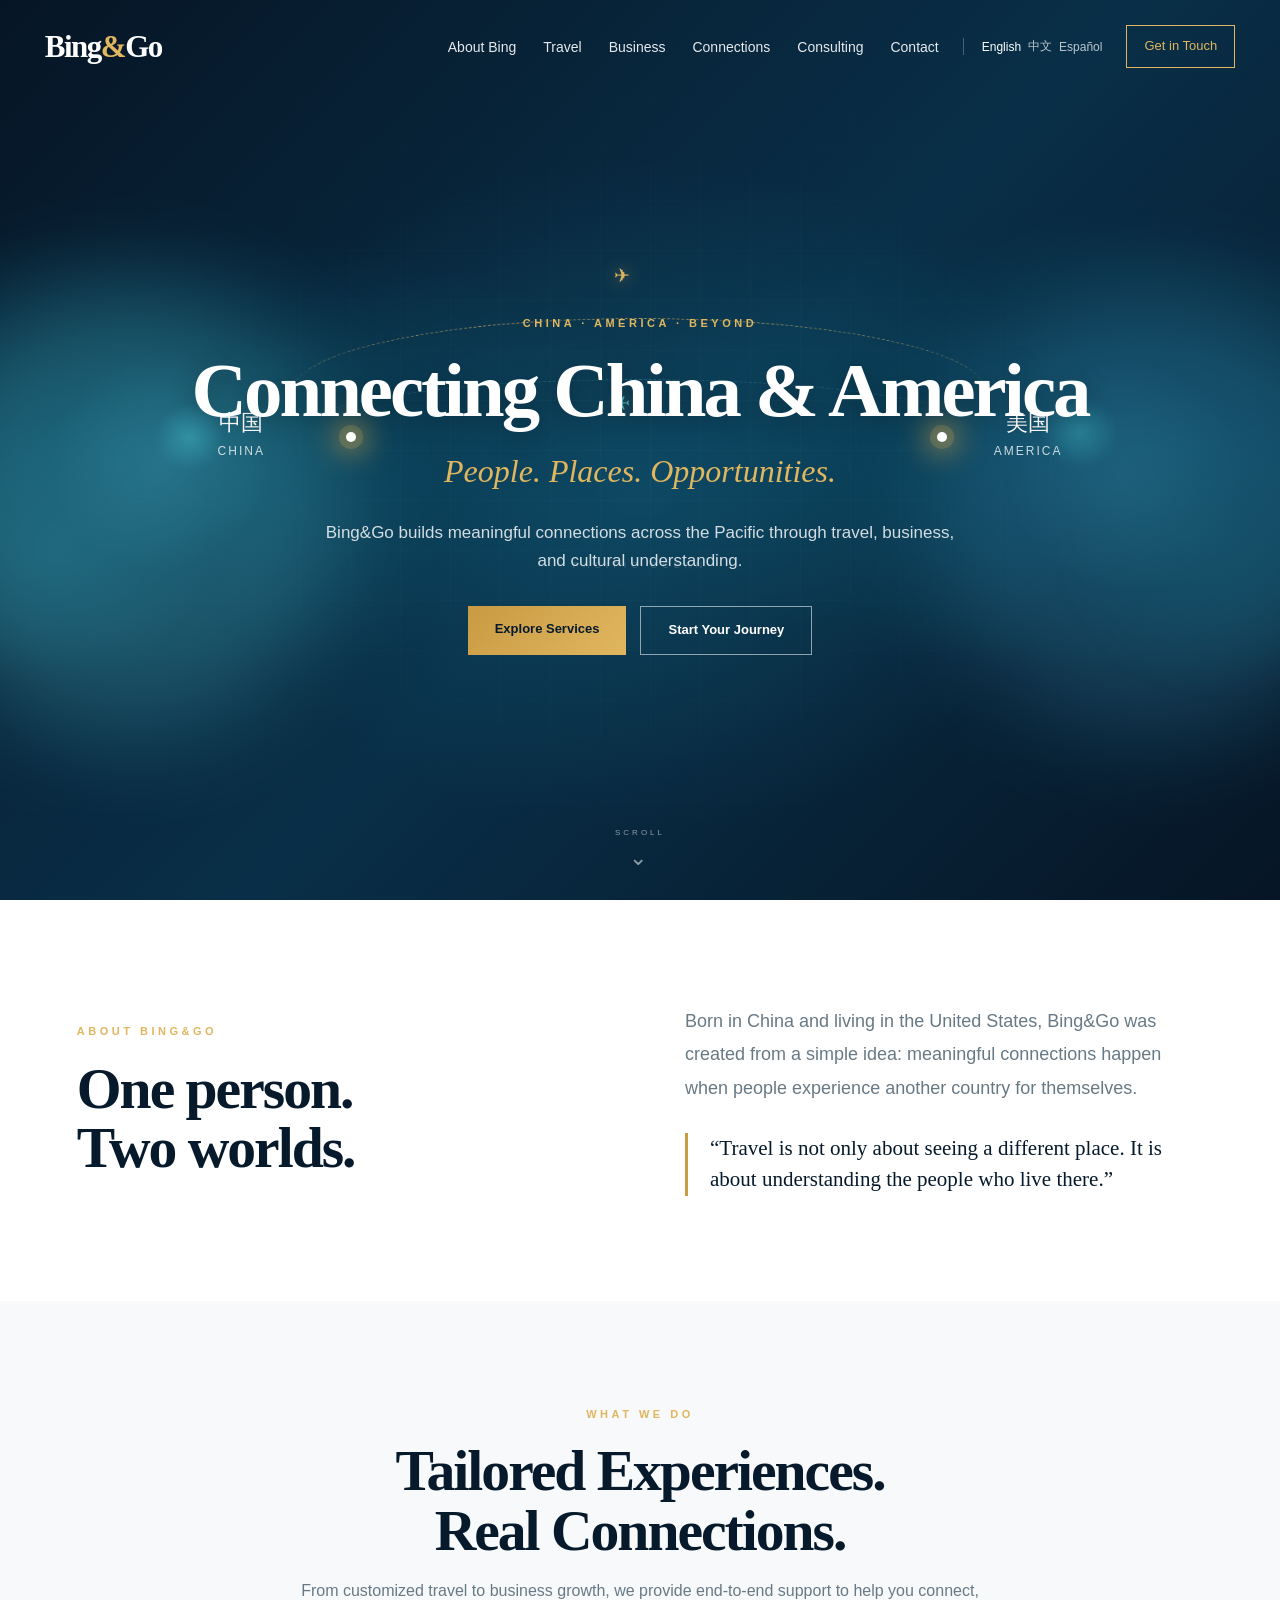
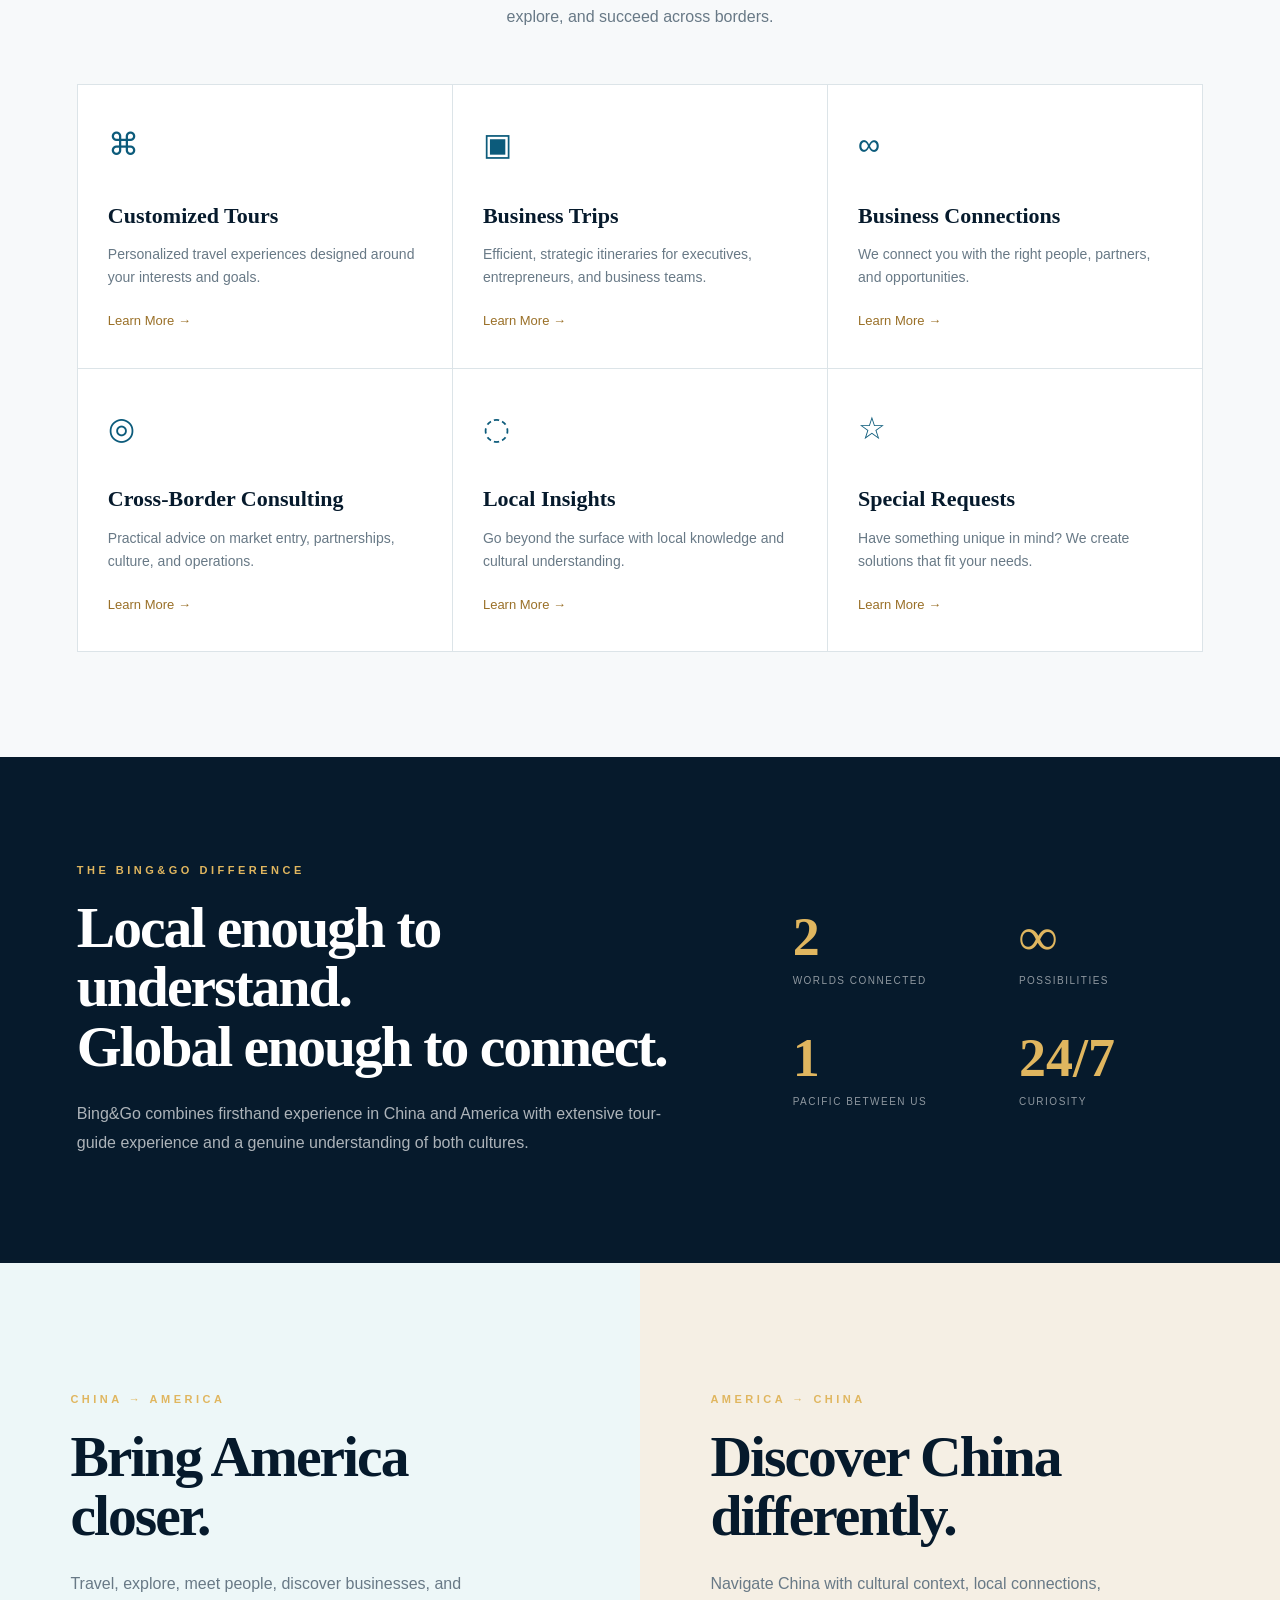
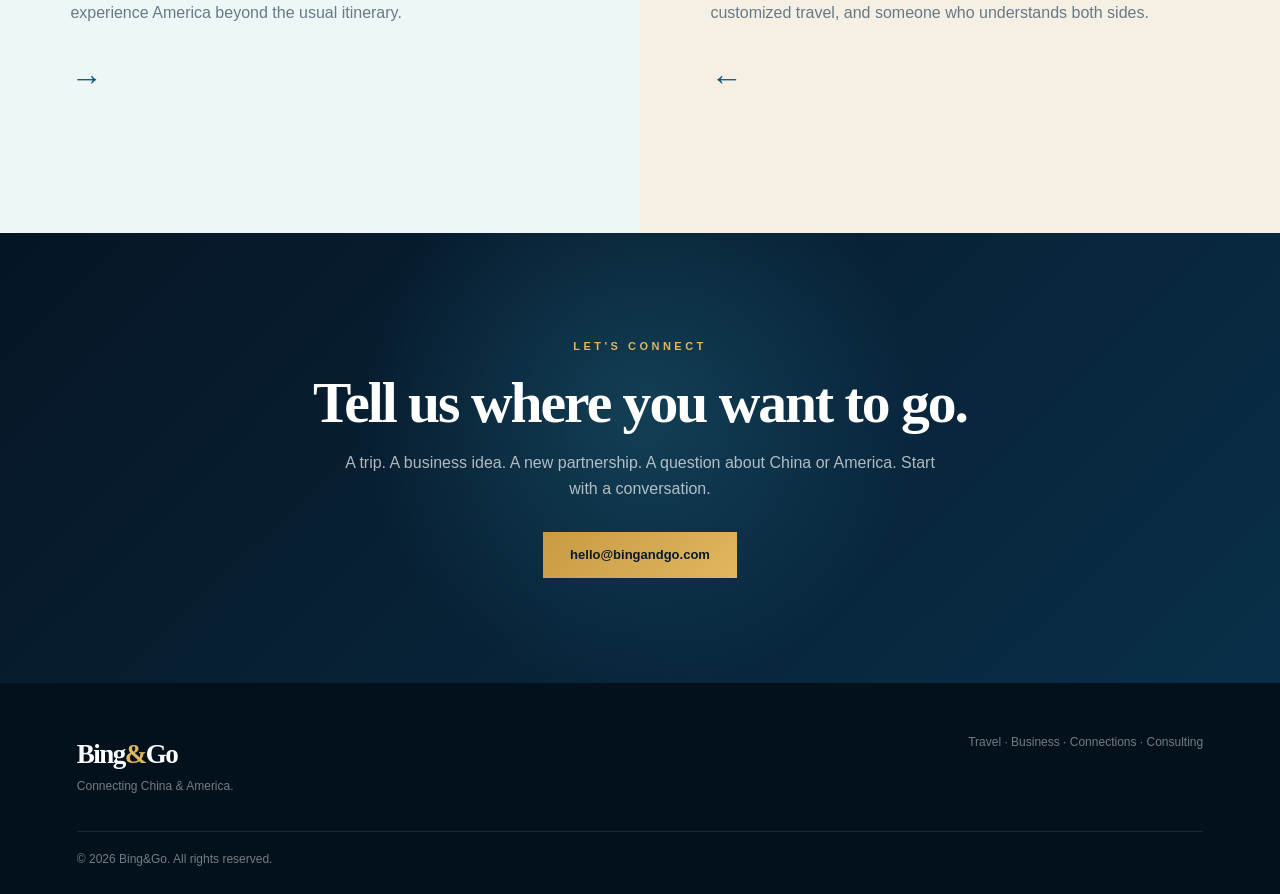
==== index.html @ d35b0bde "Add files via upload" ====
<!DOCTYPE html>
<html lang="en">
<head>
  <meta charset="UTF-8">
  <meta name="viewport" content="width=device-width, initial-scale=1.0">
  <title>Bing&Go — Connecting China & America</title>
  <link rel="stylesheet" href="styles.css">
</head>
<body>
  <nav id="navbar">
    <div class="logo">Bing<span>&</span>Go</div>
    <div class="nav-right">
      <div class="nav-links">
        <a href="#about">About Bing</a>
        <a href="#services">Travel</a>
        <a href="#services">Business</a>
        <a href="#connection">Connections</a>
        <a href="#services">Consulting</a>
        <a href="#contact">Contact</a>
      </div>
      <div class="language">
        <button class="lang active" data-lang="en">English</button>
        <button class="lang" data-lang="zh">中文</button>
        <button class="lang" data-lang="es">Español</button>
      </div>
      <a class="nav-cta" href="#contact">Get in Touch</a>
    </div>
  </nav>

  <header class="hero">
    <div class="map-layer">
      <div class="map-glow asia"></div>
      <div class="map-glow america"></div>
      <div class="route route-forward"></div>
      <div class="route route-back"></div>
      <div class="plane plane-forward">✈</div>
      <div class="plane plane-back">✈</div>
      <div class="location-dot china-dot"></div>
      <div class="location-dot america-dot"></div>
      <div class="pacific-label">PACIFIC OCEAN</div>
    </div>

    <div class="hero-content">
      <div class="eyebrow">CHINA · AMERICA · BEYOND</div>
      <h1 data-i18n="heroTitle">Connecting China &amp; America</h1>
      <div class="tagline" data-i18n="tagline">People. Places. Opportunities.</div>
      <p data-i18n="heroText">
        Bing&Go builds meaningful connections across the Pacific through
        travel, business, and cultural understanding.
      </p>
      <div class="hero-buttons">
        <a class="button gold" href="#services" data-i18n="explore">Explore Services</a>
        <a class="button outline" href="#contact" data-i18n="journey">Start Your Journey</a>
      </div>
    </div>

    <div class="country-label china-label"><span>中国</span>CHINA</div>
    <div class="country-label america-label"><span>美国</span>AMERICA</div>
    <div class="scroll-cue">SCROLL <span>⌄</span></div>
  </header>

  <section class="intro" id="about">
    <div class="section-inner intro-grid">
      <div>
        <div class="section-label">ABOUT BING&GO</div>
        <h2 data-i18n="aboutTitle">One person.<br>Two worlds.</h2>
      </div>
      <div>
        <p class="large-copy" data-i18n="aboutText">
          Born in China and living in the United States, Bing&Go was created
          from a simple idea: meaningful connections happen when people
          experience another country for themselves.
        </p>
        <p class="quote">“Travel is not only about seeing a different place. It is about understanding the people who live there.”</p>
      </div>
    </div>
  </section>

  <section class="services" id="services">
    <div class="section-inner">
      <div class="services-header">
        <div class="section-label">WHAT WE DO</div>
        <h2 data-i18n="servicesTitle">Tailored Experiences.<br>Real Connections.</h2>
        <p data-i18n="servicesIntro">
          From customized travel to business growth, we provide end-to-end
          support to help you connect, explore, and succeed across borders.
        </p>
      </div>

      <div class="service-grid">
        <article class="service-card">
          <div class="service-icon">⌘</div>
          <h3>Customized Tours</h3>
          <p>Personalized travel experiences designed around your interests and goals.</p>
          <a href="#contact">Learn More →</a>
        </article>
        <article class="service-card">
          <div class="service-icon">▣</div>
          <h3>Business Trips</h3>
          <p>Efficient, strategic itineraries for executives, entrepreneurs, and business teams.</p>
          <a href="#contact">Learn More →</a>
        </article>
        <article class="service-card">
          <div class="service-icon">∞</div>
          <h3>Business Connections</h3>
          <p>We connect you with the right people, partners, and opportunities.</p>
          <a href="#contact">Learn More →</a>
        </article>
        <article class="service-card">
          <div class="service-icon">◎</div>
          <h3>Cross-Border Consulting</h3>
          <p>Practical advice on market entry, partnerships, culture, and operations.</p>
          <a href="#contact">Learn More →</a>
        </article>
        <article class="service-card">
          <div class="service-icon">◌</div>
          <h3>Local Insights</h3>
          <p>Go beyond the surface with local knowledge and cultural understanding.</p>
          <a href="#contact">Learn More →</a>
        </article>
        <article class="service-card">
          <div class="service-icon">☆</div>
          <h3>Special Requests</h3>
          <p>Have something unique in mind? We create solutions that fit your needs.</p>
          <a href="#contact">Learn More →</a>
        </article>
      </div>
    </div>
  </section>

  <section class="experience">
    <div class="section-inner experience-grid">
      <div>
        <div class="section-label">THE BING&GO DIFFERENCE</div>
        <h2>Local enough to understand.<br>Global enough to connect.</h2>
        <p>
          Bing&Go combines firsthand experience in China and America with
          extensive tour-guide experience and a genuine understanding of both cultures.
        </p>
      </div>
      <div class="stats">
        <div><strong>2</strong><span>Worlds connected</span></div>
        <div><strong>∞</strong><span>Possibilities</span></div>
        <div><strong>1</strong><span>Pacific between us</span></div>
        <div><strong>24/7</strong><span>Curiosity</span></div>
      </div>
    </div>
  </section>

  <section class="directions" id="connection">
    <div class="direction china">
      <div class="section-label">CHINA → AMERICA</div>
      <h2>Bring America<br>closer.</h2>
      <p>Travel, explore, meet people, discover businesses, and experience America beyond the usual itinerary.</p>
      <span class="arrow">→</span>
    </div>
    <div class="direction america">
      <div class="section-label">AMERICA → CHINA</div>
      <h2>Discover China<br>differently.</h2>
      <p>Navigate China with cultural context, local connections, customized travel, and someone who understands both sides.</p>
      <span class="arrow">←</span>
    </div>
  </section>

  <section class="contact" id="contact">
    <div class="contact-inner">
      <div class="section-label">LET'S CONNECT</div>
      <h2 data-i18n="contactTitle">Tell us where you want to go.</h2>
      <p data-i18n="contactText">
        A trip. A business idea. A new partnership. A question about China or America.
        Start with a conversation.
      </p>
      <a class="button gold" href="mailto:hello@bingandgo.com">hello@bingandgo.com</a>
    </div>
  </section>

  <footer>
    <div class="footer-inner">
      <div>
        <div class="footer-logo">Bing<span>&</span>Go</div>
        <p>Connecting China &amp; America.</p>
      </div>
      <div class="footer-services">Travel · Business · Connections · Consulting</div>
    </div>
    <div class="copyright">© 2026 Bing&Go. All rights reserved.</div>
  </footer>

  <script>
    const translations = {
      en: {
        heroTitle: "Connecting China & America",
        tagline: "People. Places. Opportunities.",
        heroText: "Bing&Go builds meaningful connections across the Pacific through travel, business, and cultural understanding.",
        explore: "Explore Services",
        journey: "Start Your Journey",
        aboutTitle: "One person.<br>Two worlds.",
        aboutText: "Born in China and living in the United States, Bing&Go was created from a simple idea: meaningful connections happen when people experience another country for themselves.",
        servicesTitle: "Tailored Experiences.<br>Real Connections.",
        servicesIntro: "From customized travel to business growth, we provide end-to-end support to help you connect, explore, and succeed across borders.",
        contactTitle: "Tell us where you want to go.",
        contactText: "A trip. A business idea. A new partnership. A question about China or America. Start with a conversation."
      },
      zh: {
        heroTitle: "连接中国与美国",
        tagline: "人与人 · 地与地 · 机会与机会",
        heroText: "Bing&Go 通过旅行、商业与文化理解，连接太平洋两岸的人、机会与故事。",
        explore: "探索我们的服务",
        journey: "开启你的旅程",
        aboutTitle: "一个人。<br>两个世界。",
        aboutText: "出生于中国，生活在美国。Bing&Go 源于一个简单的想法：真正的连接，来自亲身体验另一个国家。",
        servicesTitle: "定制体验。<br>真实连接。",
        servicesIntro: "从私人定制旅行到商业合作，我们提供跨境支持，帮助你探索、连接并创造机会。",
        contactTitle: "告诉我们，你想去哪里。",
        contactText: "一次旅行、一个商业想法、一个新的合作伙伴，或者一个关于中国与美国的问题。从一次交流开始。"
      },
      es: {
        heroTitle: "Conectando China y América",
        tagline: "Personas. Lugares. Oportunidades.",
        heroText: "Bing&Go crea conexiones significativas a través del Pacífico mediante viajes, negocios y comprensión cultural.",
        explore: "Explorar servicios",
        journey: "Comenzar el viaje",
        aboutTitle: "Una persona.<br>Dos mundos.",
        aboutText: "Nacida en China y viviendo en Estados Unidos, Bing&Go nació de una idea sencilla: las conexiones significativas surgen cuando vivimos otro país de primera mano.",
        servicesTitle: "Experiencias a medida.<br>Conexiones reales.",
        servicesIntro: "Desde viajes personalizados hasta crecimiento empresarial, ofrecemos apoyo integral para conectar, explorar y avanzar entre fronteras.",
        contactTitle: "Cuéntanos adónde quieres ir.",
        contactText: "Un viaje. Una idea de negocio. Una nueva alianza. Una pregunta sobre China o América. Empecemos con una conversación."
      }
    };

    function setLanguage(lang) {
      document.querySelectorAll("[data-i18n]").forEach(el => {
        const key = el.dataset.i18n;
        if (translations[lang][key]) el.innerHTML = translations[lang][key];
      });
      document.querySelectorAll(".lang").forEach(btn => {
        btn.classList.toggle("active", btn.dataset.lang === lang);
      });
      document.documentElement.lang = lang;
    }

    document.querySelectorAll(".lang").forEach(btn => {
      btn.addEventListener("click", () => setLanguage(btn.dataset.lang));
    });

    window.addEventListener("scroll", () => {
      document.getElementById("navbar").classList.toggle("scrolled", window.scrollY > 40);
    });
  </script>
</body>
</html>
---- styles.css ----
* {
  margin: 0;
  padding: 0;
  box-sizing: border-box;
}

:root {
  --navy: #061a2c;
  --navy2: #0a2d46;
  --blue: #0c5b7b;
  --teal: #4fc4d5;
  --gold: #c99b43;
  --gold-light: #e0b65f;
  --sand: #f5efe4;
  --light: #f7f9fa;
  --text: #172b3a;
  --muted: #687986;
  --white: #fff;
}

html {
  scroll-behavior: smooth;
}

body {
  font-family: Inter, -apple-system, BlinkMacSystemFont, "Segoe UI", Arial, sans-serif;
  color: var(--text);
  background: var(--white);
  line-height: 1.6;
}

a {
  color: inherit;
  text-decoration: none;
}

nav {
  position: fixed;
  z-index: 1000;
  top: 0;
  left: 0;
  right: 0;
  padding: 22px 3.5%;
  display: flex;
  align-items: center;
  justify-content: space-between;
  color: white;
  transition: .35s ease;
}

nav.scrolled {
  background: rgba(4, 20, 34, .94);
  backdrop-filter: blur(14px);
  padding-top: 14px;
  padding-bottom: 14px;
}

.logo,
.footer-logo {
  font-family: Georgia, "Times New Roman", serif;
  font-size: 31px;
  font-weight: 700;
  letter-spacing: -1.5px;
  white-space: nowrap;
}

.logo span,
.footer-logo span {
  color: var(--gold-light);
}

.nav-right {
  display: flex;
  align-items: center;
  gap: 24px;
}

.nav-links {
  display: flex;
  align-items: center;
  gap: 27px;
}

.nav-links a {
  font-size: 14px;
  opacity: .9;
  transition: .2s;
}

.nav-links a:hover {
  color: var(--gold-light);
}

.language {
  display: flex;
  gap: 7px;
  border-left: 1px solid rgba(255,255,255,.25);
  padding-left: 18px;
}

.lang {
  border: 0;
  background: transparent;
  color: rgba(255,255,255,.72);
  cursor: pointer;
  font-size: 12px;
}

.lang.active,
.lang:hover {
  color: white;
}

.nav-cta {
  border: 1px solid var(--gold-light);
  color: var(--gold-light);
  padding: 10px 17px;
  font-size: 13px;
  transition: .2s;
}

.nav-cta:hover {
  background: var(--gold-light);
  color: var(--navy);
}

.hero {
  position: relative;
  min-height: 100vh;
  overflow: hidden;
  display: flex;
  justify-content: center;
  align-items: center;
  color: white;
  background:
    radial-gradient(ellipse at 50% 55%, rgba(23,115,145,.35), transparent 48%),
    radial-gradient(ellipse at 10% 50%, rgba(8,85,111,.55), transparent 35%),
    radial-gradient(ellipse at 90% 50%, rgba(8,85,111,.55), transparent 35%),
    linear-gradient(135deg, #061525, #092f48 52%, #061525);
}

.hero::before {
  content: "";
  position: absolute;
  inset: 0;
  background-image:
    linear-gradient(rgba(255,255,255,.025) 1px, transparent 1px),
    linear-gradient(90deg, rgba(255,255,255,.025) 1px, transparent 1px);
  background-size: 50px 50px;
  mask-image: radial-gradient(ellipse at center, black, transparent 78%);
}

.map-layer {
  position: absolute;
  inset: 0;
  overflow: hidden;
  pointer-events: none;
}

.map-layer::before,
.map-layer::after {
  content: "";
  position: absolute;
  border-radius: 50%;
  filter: blur(2px);
}

.map-layer::before {
  width: 45vw;
  height: 65vh;
  left: -12vw;
  top: 23%;
  background:
    radial-gradient(ellipse at 62% 42%, rgba(46,142,163,.75), transparent 7%),
    radial-gradient(ellipse at 56% 45%, rgba(40,112,137,.45), transparent 24%),
    radial-gradient(ellipse at 35% 55%, rgba(20,86,110,.55), transparent 30%);
  transform: rotate(-14deg);
}

.map-layer::after {
  width: 48vw;
  height: 70vh;
  right: -14vw;
  top: 20%;
  background:
    radial-gradient(ellipse at 36% 43%, rgba(46,142,163,.75), transparent 7%),
    radial-gradient(ellipse at 45% 48%, rgba(40,112,137,.45), transparent 25%),
    radial-gradient(ellipse at 62% 56%, rgba(20,86,110,.55), transparent 30%);
  transform: rotate(14deg);
}

.map-glow {
  position: absolute;
  width: 35vw;
  height: 35vw;
  border-radius: 50%;
  filter: blur(50px);
  opacity: .28;
}

.map-glow.asia {
  left: -8vw;
  top: 32%;
  background: var(--teal);
}

.map-glow.america {
  right: -8vw;
  top: 32%;
  background: #3a91b7;
}

.location-dot {
  position: absolute;
  width: 10px;
  height: 10px;
  border-radius: 50%;
  background: white;
  box-shadow: 0 0 0 7px rgba(224,182,95,.18), 0 0 30px 8px var(--gold);
  z-index: 3;
}

.china-dot {
  left: 27%;
  top: 48%;
}

.america-dot {
  right: 26%;
  top: 48%;
}

.country-label {
  position: absolute;
  z-index: 4;
  top: 45%;
  text-align: center;
  letter-spacing: 2px;
  font-size: 12px;
  color: rgba(255,255,255,.78);
}

.country-label span {
  display: block;
  font-family: Georgia, serif;
  font-size: 22px;
  margin-bottom: 2px;
  letter-spacing: 0;
  color: white;
}

.china-label {
  left: 17%;
}

.america-label {
  right: 17%;
}

.pacific-label {
  position: absolute;
  left: 50%;
  top: 62%;
  transform: translateX(-50%);
  font-size: 9px;
  letter-spacing: 5px;
  color: rgba(255,255,255,.18);
}

.route {
  position: absolute;
  height: 160px;
  width: 54%;
  left: 23%;
  border-top: 1px dashed rgba(224,182,95,.75);
  border-radius: 50% 50% 0 0;
  top: 34%;
  transform: perspective(500px) rotateX(25deg);
}

.route-forward {
  animation: routePulse 4s ease-in-out infinite;
}

.route-back {
  top: 39%;
  border-top-color: rgba(79,196,213,.35);
  transform: perspective(500px) rotateX(25deg) scaleY(.75);
  animation: routePulse 4s ease-in-out infinite 1.5s;
}

.plane {
  position: absolute;
  z-index: 5;
  color: var(--gold-light);
  font-size: 19px;
  filter: drop-shadow(0 0 8px rgba(224,182,95,.75));
}

.plane-forward {
  top: 29%;
  left: 48%;
  animation: flyForward 8s linear infinite;
}

.plane-back {
  top: 43%;
  left: 48%;
  color: var(--teal);
  transform: rotate(180deg);
  animation: flyBack 8s linear infinite;
}

@keyframes flyForward {
  0% { left: 27%; opacity: 0; }
  10% { opacity: 1; }
  50% { left: 50%; }
  90% { opacity: 1; }
  100% { left: 72%; opacity: 0; }
}

@keyframes flyBack {
  0% { left: 72%; opacity: 0; }
  10% { opacity: 1; }
  50% { left: 50%; }
  90% { opacity: 1; }
  100% { left: 27%; opacity: 0; }
}

@keyframes routePulse {
  0%, 100% { opacity: .35; }
  50% { opacity: 1; }
}

.hero-content {
  position: relative;
  z-index: 10;
  text-align: center;
  max-width: 900px;
  padding-top: 70px;
}

.eyebrow,
.section-label {
  font-size: 11px;
  letter-spacing: 3.5px;
  font-weight: 700;
  color: var(--gold-light);
}

.eyebrow {
  margin-bottom: 20px;
}

.hero h1 {
  font-family: Georgia, "Times New Roman", serif;
  font-size: clamp(48px, 6vw, 86px);
  line-height: .98;
  letter-spacing: -3px;
  text-shadow: 0 4px 25px rgba(0,0,0,.25);
}

.tagline {
  font-family: Georgia, serif;
  font-style: italic;
  color: var(--gold-light);
  font-size: clamp(22px, 2.5vw, 33px);
  margin: 18px 0 22px;
}

.hero-content p {
  max-width: 630px;
  margin: auto;
  color: rgba(255,255,255,.82);
  font-size: 17px;
}

.hero-buttons {
  display: flex;
  justify-content: center;
  gap: 14px;
  margin-top: 32px;
}

.button {
  display: inline-block;
  padding: 13px 27px;
  font-size: 13px;
  font-weight: 650;
  transition: .25s;
}

.button.gold {
  background: linear-gradient(135deg, var(--gold), var(--gold-light));
  color: var(--navy);
}

.button.gold:hover {
  transform: translateY(-2px);
  box-shadow: 0 10px 30px rgba(201,155,67,.25);
}

.button.outline {
  border: 1px solid rgba(255,255,255,.55);
  color: white;
}

.button.outline:hover {
  background: rgba(255,255,255,.1);
}

.scroll-cue {
  position: absolute;
  z-index: 10;
  bottom: 25px;
  left: 50%;
  transform: translateX(-50%);
  font-size: 8px;
  letter-spacing: 3px;
  color: rgba(255,255,255,.55);
}

.scroll-cue span {
  display: block;
  text-align: center;
  font-size: 22px;
}

section {
  padding: 105px 6%;
}

.section-inner {
  max-width: 1200px;
  margin: auto;
}

.intro {
  background: white;
}

.intro-grid {
  display: grid;
  grid-template-columns: 1fr 1fr;
  gap: 90px;
  align-items: center;
}

h2 {
  font-family: Georgia, "Times New Roman", serif;
  font-size: clamp(40px, 4.5vw, 62px);
  line-height: 1.03;
  letter-spacing: -2px;
  color: var(--navy);
  margin-top: 18px;
}

.large-copy {
  color: var(--muted);
  font-size: 18px;
  line-height: 1.85;
}

.quote {
  border-left: 3px solid var(--gold);
  padding-left: 22px;
  margin-top: 28px;
  font-family: Georgia, serif;
  font-size: 21px;
  line-height: 1.5;
  color: var(--navy);
}

.services {
  background: var(--light);
}

.services-header {
  text-align: center;
  max-width: 720px;
  margin: 0 auto 55px;
}

.services-header h2 {
  margin-bottom: 18px;
}

.services-header p {
  color: var(--muted);
}

.service-grid {
  display: grid;
  grid-template-columns: repeat(3, 1fr);
  border-top: 1px solid #dce4e8;
  border-left: 1px solid #dce4e8;
}

.service-card {
  min-height: 280px;
  padding: 35px 30px;
  background: white;
  border-right: 1px solid #dce4e8;
  border-bottom: 1px solid #dce4e8;
  transition: .25s;
}

.service-card:hover {
  transform: translateY(-4px);
  box-shadow: 0 15px 35px rgba(8,30,48,.08);
}

.service-icon {
  color: var(--blue);
  font-size: 31px;
  margin-bottom: 28px;
}

.service-card h3 {
  font-family: Georgia, serif;
  font-size: 22px;
  color: var(--navy);
  margin-bottom: 10px;
}

.service-card p {
  color: var(--muted);
  font-size: 14px;
  line-height: 1.65;
}

.service-card a {
  display: inline-block;
  color: #9a7028;
  font-size: 13px;
  margin-top: 22px;
}

.experience {
  background: var(--navy);
  color: white;
}

.experience h2 {
  color: white;
}

.experience p {
  color: rgba(255,255,255,.67);
  max-width: 620px;
  font-size: 16px;
  line-height: 1.8;
  margin-top: 24px;
}

.experience-grid {
  display: grid;
  grid-template-columns: 1.2fr .8fr;
  gap: 100px;
  align-items: center;
}

.stats {
  display: grid;
  grid-template-columns: 1fr 1fr;
  gap: 42px;
}

.stats strong {
  display: block;
  font-family: Georgia, serif;
  font-size: 54px;
  line-height: 1;
  color: var(--gold-light);
}

.stats span {
  display: block;
  margin-top: 9px;
  text-transform: uppercase;
  letter-spacing: 1.5px;
  font-size: 10px;
  color: rgba(255,255,255,.55);
}

.directions {
  display: grid;
  grid-template-columns: 1fr 1fr;
  padding: 0;
}

.direction {
  min-height: 570px;
  padding: 95px 11%;
  display: flex;
  flex-direction: column;
  justify-content: center;
}

.direction h2 {
  margin-bottom: 25px;
}

.direction p {
  max-width: 460px;
  color: var(--muted);
  font-size: 16px;
  line-height: 1.8;
}

.direction.china {
  background: #edf7f8;
}

.direction.america {
  background: var(--sand);
}

.arrow {
  font-size: 32px;
  color: var(--blue);
  margin-top: 25px;
}

.contact {
  text-align: center;
  color: white;
  background:
    radial-gradient(circle at 50% 40%, rgba(37,111,137,.38), transparent 40%),
    linear-gradient(135deg, #061525, #092f48);
}

.contact h2 {
  color: white;
  margin-bottom: 18px;
}

.contact p {
  max-width: 620px;
  margin: 0 auto 30px;
  color: rgba(255,255,255,.68);
}

footer {
  background: #03111d;
  color: white;
  padding: 50px 6% 25px;
}

.footer-inner {
  max-width: 1200px;
  margin: auto;
  display: flex;
  justify-content: space-between;
  gap: 30px;
}

.footer-logo {
  font-size: 27px;
}

footer p,
.footer-services,
.copyright {
  color: rgba(255,255,255,.45);
  font-size: 12px;
}

.copyright {
  max-width: 1200px;
  margin: 35px auto 0;
  padding-top: 18px;
  border-top: 1px solid rgba(255,255,255,.1);
}

@media (max-width: 1000px) {
  .nav-links {
    display: none;
  }

  .service-grid {
    grid-template-columns: 1fr 1fr;
  }

  .nav-right {
    gap: 12px;
  }
}

@media (max-width: 700px) {
  nav {
    padding: 16px 5%;
  }

  .logo {
    font-size: 25px;
  }

  .nav-cta {
    display: none;
  }

  .language {
    border-left: 0;
    padding-left: 0;
  }

  .hero-content {
    width: 90%;
    padding-top: 50px;
  }

  .hero h1 {
    letter-spacing: -2px;
  }

  .country-label {
    display: none;
  }

  .route {
    width: 85%;
    left: 7.5%;
  }

  .china-dot {
    left: 11%;
  }

  .america-dot {
    right: 11%;
  }

  .intro-grid,
  .experience-grid,
  .directions {
    grid-template-columns: 1fr;
    gap: 50px;
  }

  .service-grid {
    grid-template-columns: 1fr;
  }

  section {
    padding: 75px 7%;
  }

  .direction {
    min-height: 430px;
    padding: 70px 9%;
  }

  .stats {
    gap: 30px;
  }

  .footer-inner {
    flex-direction: column;
  }
}
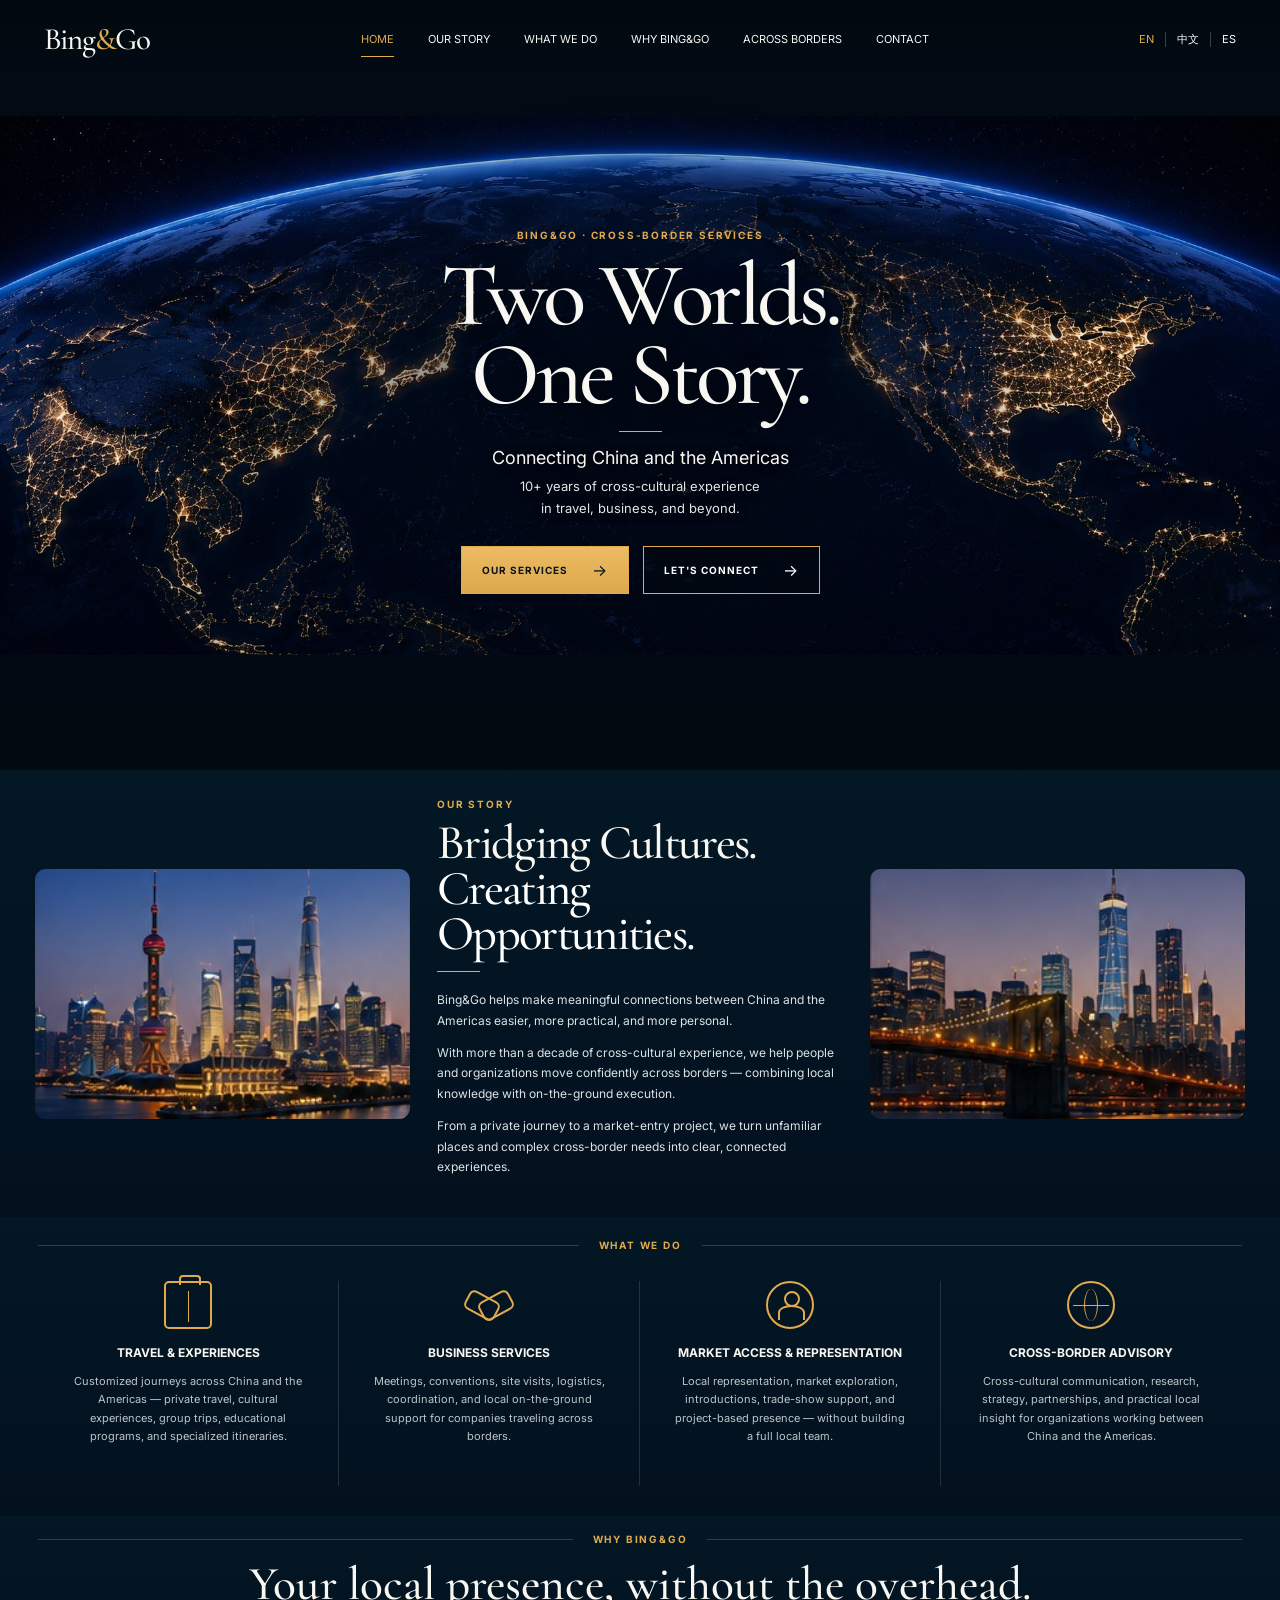
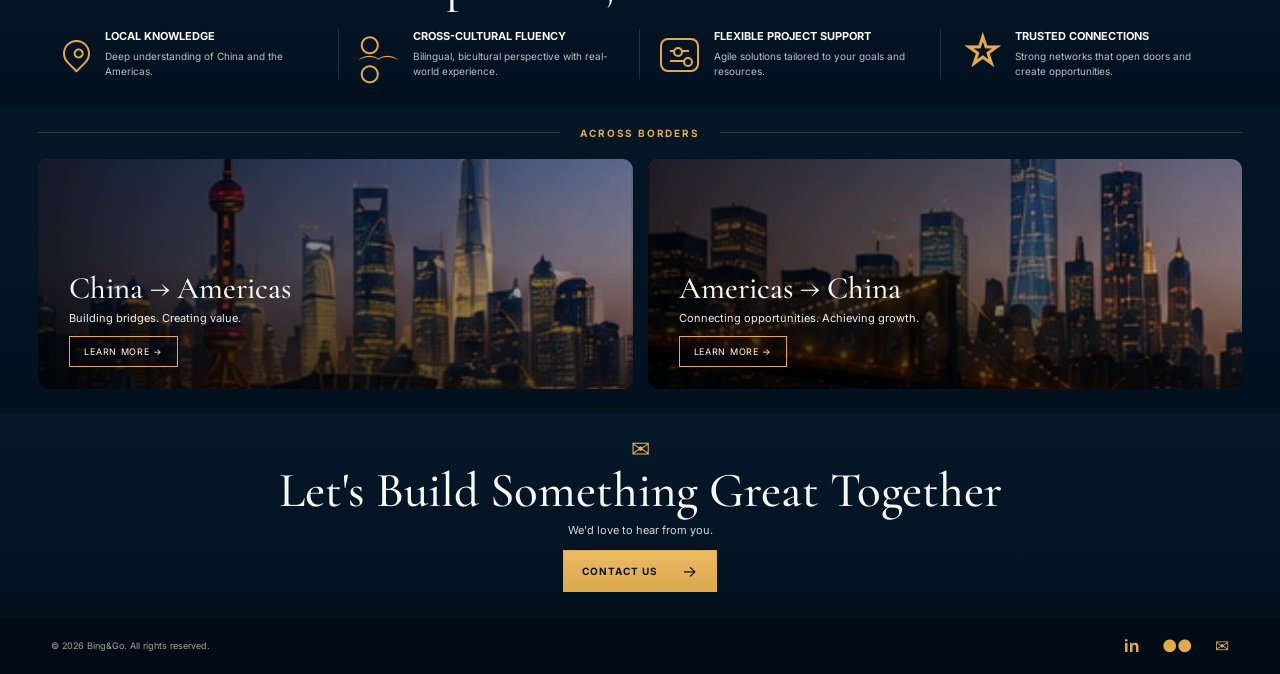
==== commit 5f50ff2c: "Add files via upload" ====
--- a/index.html
+++ b/index.html
@@ -1,251 +1,193 @@
-<!DOCTYPE html>
+<!doctype html>
 <html lang="en">
 <head>
-  <meta charset="UTF-8">
-  <meta name="viewport" content="width=device-width, initial-scale=1.0">
-  <title>Bing&Go — Connecting China & America</title>
-  <link rel="stylesheet" href="styles.css">
+  <meta charset="utf-8">
+  <meta name="viewport" content="width=device-width,initial-scale=1">
+  <title>Bing&Go — Two Worlds. One Story.</title>
+  <meta name="description" content="Bing&Go connects China and the Americas through travel, business services, market representation and cross-border advisory.">
+  <link rel="stylesheet" href="style.css">
 </head>
 <body>
-  <nav id="navbar">
-    <div class="logo">Bing<span>&</span>Go</div>
-    <div class="nav-right">
-      <div class="nav-links">
-        <a href="#about">About Bing</a>
-        <a href="#services">Travel</a>
-        <a href="#services">Business</a>
-        <a href="#connection">Connections</a>
-        <a href="#services">Consulting</a>
-        <a href="#contact">Contact</a>
-      </div>
-      <div class="language">
-        <button class="lang active" data-lang="en">English</button>
-        <button class="lang" data-lang="zh">中文</button>
-        <button class="lang" data-lang="es">Español</button>
-      </div>
-      <a class="nav-cta" href="#contact">Get in Touch</a>
-    </div>
+
+<header class="site-header">
+  <a class="brand" href="#home">Bing<span>&</span>Go</a>
+
+  <button class="menu-toggle" id="menuToggle" aria-label="Open menu">☰</button>
+
+  <nav class="nav" id="mainNav">
+    <a class="active" href="#home" data-i18n="nav.home">Home</a>
+    <a href="#story" data-i18n="nav.story">Our Story</a>
+    <a href="#services" data-i18n="nav.services">What We Do</a>
+    <a href="#why" data-i18n="nav.why">Why Bing&Go</a>
+    <a href="#borders" data-i18n="nav.borders">Across Borders</a>
+    <a href="#contact" data-i18n="nav.contact">Contact</a>
   </nav>
 
-  <header class="hero">
-    <div class="map-layer">
-      <div class="map-glow asia"></div>
-      <div class="map-glow america"></div>
-      <div class="route route-forward"></div>
-      <div class="route route-back"></div>
-      <div class="plane plane-forward">✈</div>
-      <div class="plane plane-back">✈</div>
-      <div class="location-dot china-dot"></div>
-      <div class="location-dot america-dot"></div>
-      <div class="pacific-label">PACIFIC OCEAN</div>
-    </div>
+  <div class="languages">
+    <button class="lang active" data-lang="en">EN</button><i></i>
+    <button class="lang" data-lang="zh">中文</button><i></i>
+    <button class="lang" data-lang="es">ES</button>
+  </div>
+</header>
 
+<main>
+  <section class="hero" id="home">
+    <div class="hero-overlay"></div>
     <div class="hero-content">
-      <div class="eyebrow">CHINA · AMERICA · BEYOND</div>
-      <h1 data-i18n="heroTitle">Connecting China &amp; America</h1>
-      <div class="tagline" data-i18n="tagline">People. Places. Opportunities.</div>
-      <p data-i18n="heroText">
-        Bing&Go builds meaningful connections across the Pacific through
-        travel, business, and cultural understanding.
-      </p>
-      <div class="hero-buttons">
-        <a class="button gold" href="#services" data-i18n="explore">Explore Services</a>
-        <a class="button outline" href="#contact" data-i18n="journey">Start Your Journey</a>
-      </div>
-    </div>
+      <div class="eyebrow" data-i18n="hero.eyebrow">BING&GO · CROSS-BORDER SERVICES</div>
+      <h1><span data-i18n="hero.line1">Two Worlds.</span><br><span data-i18n="hero.line2">One Story.</span></h1>
+      <div class="gold-rule"></div>
+      <p class="hero-lead" data-i18n="hero.lead">Connecting China and the Americas</p>
+      <p class="hero-detail" data-i18n="hero.detail">10+ years of cross-cultural experience<br>in travel, business, and beyond.</p>
 
-    <div class="country-label china-label"><span>中国</span>CHINA</div>
-    <div class="country-label america-label"><span>美国</span>AMERICA</div>
-    <div class="scroll-cue">SCROLL <span>⌄</span></div>
-  </header>
-
-  <section class="intro" id="about">
-    <div class="section-inner intro-grid">
-      <div>
-        <div class="section-label">ABOUT BING&GO</div>
-        <h2 data-i18n="aboutTitle">One person.<br>Two worlds.</h2>
-      </div>
-      <div>
-        <p class="large-copy" data-i18n="aboutText">
-          Born in China and living in the United States, Bing&Go was created
-          from a simple idea: meaningful connections happen when people
-          experience another country for themselves.
-        </p>
-        <p class="quote">“Travel is not only about seeing a different place. It is about understanding the people who live there.”</p>
+      <div class="hero-actions">
+        <a class="button button-gold" href="#services"><span data-i18n="hero.services">Our Services</span> <b>→</b></a>
+        <a class="button button-outline" href="#contact"><span data-i18n="hero.connect">Let's Connect</span> <b>→</b></a>
       </div>
     </div>
   </section>
 
-  <section class="services" id="services">
-    <div class="section-inner">
-      <div class="services-header">
-        <div class="section-label">WHAT WE DO</div>
-        <h2 data-i18n="servicesTitle">Tailored Experiences.<br>Real Connections.</h2>
-        <p data-i18n="servicesIntro">
-          From customized travel to business growth, we provide end-to-end
-          support to help you connect, explore, and succeed across borders.
-        </p>
+  <section class="story section-dark" id="story">
+    <div class="story-grid">
+      <figure class="story-image">
+        <img src="shanghai.jpg" alt="Shanghai skyline">
+      </figure>
+
+      <div class="story-copy">
+        <div class="section-label" data-i18n="story.label">OUR STORY</div>
+        <h2>
+          <span data-i18n="story.title1">Bridging Cultures.</span><br>
+          <em data-i18n="story.title2">Creating Opportunities.</em>
+        </h2>
+        <div class="gold-rule left"></div>
+        <p data-i18n="story.p1">Bing&Go helps make meaningful connections between China and the Americas easier, more practical, and more personal.</p>
+        <p data-i18n="story.p2">With more than a decade of cross-cultural experience, we help people and organizations move confidently across borders — combining local knowledge with on-the-ground execution.</p>
+        <p data-i18n="story.p3">From a private journey to a market-entry project, we turn unfamiliar places and complex cross-border needs into clear, connected experiences.</p>
       </div>
 
-      <div class="service-grid">
-        <article class="service-card">
-          <div class="service-icon">⌘</div>
-          <h3>Customized Tours</h3>
-          <p>Personalized travel experiences designed around your interests and goals.</p>
-          <a href="#contact">Learn More →</a>
-        </article>
-        <article class="service-card">
-          <div class="service-icon">▣</div>
-          <h3>Business Trips</h3>
-          <p>Efficient, strategic itineraries for executives, entrepreneurs, and business teams.</p>
-          <a href="#contact">Learn More →</a>
-        </article>
-        <article class="service-card">
-          <div class="service-icon">∞</div>
-          <h3>Business Connections</h3>
-          <p>We connect you with the right people, partners, and opportunities.</p>
-          <a href="#contact">Learn More →</a>
-        </article>
-        <article class="service-card">
-          <div class="service-icon">◎</div>
-          <h3>Cross-Border Consulting</h3>
-          <p>Practical advice on market entry, partnerships, culture, and operations.</p>
-          <a href="#contact">Learn More →</a>
-        </article>
-        <article class="service-card">
-          <div class="service-icon">◌</div>
-          <h3>Local Insights</h3>
-          <p>Go beyond the surface with local knowledge and cultural understanding.</p>
-          <a href="#contact">Learn More →</a>
-        </article>
-        <article class="service-card">
-          <div class="service-icon">☆</div>
-          <h3>Special Requests</h3>
-          <p>Have something unique in mind? We create solutions that fit your needs.</p>
-          <a href="#contact">Learn More →</a>
-        </article>
+      <figure class="story-image">
+        <img src="newyork.jpg" alt="New York skyline">
+      </figure>
+    </div>
+  </section>
+
+  <section class="services section-dark" id="services">
+    <div class="section-heading centered bordered-title">
+      <span></span><div class="section-label" data-i18n="services.label">WHAT WE DO</div><span></span>
+    </div>
+
+    <div class="service-grid">
+      <article class="service-card">
+        <div class="service-icon suitcase"></div>
+        <h3 data-i18n="services.travel.title">Travel & Experiences</h3>
+        <p data-i18n="services.travel.text">Customized journeys across China and the Americas — private travel, cultural experiences, group trips, educational programs, and specialized itineraries.</p>
+      </article>
+
+      <article class="service-card">
+        <div class="service-icon handshake"></div>
+        <h3 data-i18n="services.business.title">Business Services</h3>
+        <p data-i18n="services.business.text">Meetings, conventions, site visits, logistics, coordination, and local on-the-ground support for companies traveling across borders.</p>
+      </article>
+
+      <article class="service-card">
+        <div class="service-icon people"></div>
+        <h3 data-i18n="services.market.title">Market Access & Representation</h3>
+        <p data-i18n="services.market.text">Local representation, market exploration, introductions, trade-show support, and project-based presence — without building a full local team.</p>
+      </article>
+
+      <article class="service-card">
+        <div class="service-icon globe"></div>
+        <h3 data-i18n="services.advisory.title">Cross-Border Advisory</h3>
+        <p data-i18n="services.advisory.text">Cross-cultural communication, research, strategy, partnerships, and practical local insight for organizations working between China and the Americas.</p>
+      </article>
+    </div>
+  </section>
+
+  <section class="why section-dark" id="why">
+    <div class="section-heading centered bordered-title">
+      <span></span><div class="section-label" data-i18n="why.label">WHY BING&GO</div><span></span>
+    </div>
+
+    <h2 data-i18n="why.title">Your local presence, without the overhead.</h2>
+
+    <div class="proof-grid">
+      <div class="proof-item">
+        <div class="proof-icon pin"></div>
+        <div>
+          <strong data-i18n="why.p1.title">Local Knowledge</strong>
+          <span data-i18n="why.p1.text">Deep understanding of China and the Americas.</span>
+        </div>
+      </div>
+
+      <div class="proof-item">
+        <div class="proof-icon users"></div>
+        <div>
+          <strong data-i18n="why.p2.title">Cross-Cultural Fluency</strong>
+          <span data-i18n="why.p2.text">Bilingual, bicultural perspective with real-world experience.</span>
+        </div>
+      </div>
+
+      <div class="proof-item">
+        <div class="proof-icon sliders"></div>
+        <div>
+          <strong data-i18n="why.p3.title">Flexible Project Support</strong>
+          <span data-i18n="why.p3.text">Agile solutions tailored to your goals and resources.</span>
+        </div>
+      </div>
+
+      <div class="proof-item">
+        <div class="proof-icon star">☆</div>
+        <div>
+          <strong data-i18n="why.p4.title">Trusted Connections</strong>
+          <span data-i18n="why.p4.text">Strong networks that open doors and create opportunities.</span>
+        </div>
       </div>
     </div>
   </section>
 
-  <section class="experience">
-    <div class="section-inner experience-grid">
-      <div>
-        <div class="section-label">THE BING&GO DIFFERENCE</div>
-        <h2>Local enough to understand.<br>Global enough to connect.</h2>
-        <p>
-          Bing&Go combines firsthand experience in China and America with
-          extensive tour-guide experience and a genuine understanding of both cultures.
-        </p>
-      </div>
-      <div class="stats">
-        <div><strong>2</strong><span>Worlds connected</span></div>
-        <div><strong>∞</strong><span>Possibilities</span></div>
-        <div><strong>1</strong><span>Pacific between us</span></div>
-        <div><strong>24/7</strong><span>Curiosity</span></div>
-      </div>
+  <section class="borders section-dark" id="borders">
+    <div class="section-heading centered bordered-title">
+      <span></span><div class="section-label" data-i18n="borders.label">ACROSS BORDERS</div><span></span>
     </div>
-  </section>
 
-  <section class="directions" id="connection">
-    <div class="direction china">
-      <div class="section-label">CHINA → AMERICA</div>
-      <h2>Bring America<br>closer.</h2>
-      <p>Travel, explore, meet people, discover businesses, and experience America beyond the usual itinerary.</p>
-      <span class="arrow">→</span>
-    </div>
-    <div class="direction america">
-      <div class="section-label">AMERICA → CHINA</div>
-      <h2>Discover China<br>differently.</h2>
-      <p>Navigate China with cultural context, local connections, customized travel, and someone who understands both sides.</p>
-      <span class="arrow">←</span>
+    <div class="border-grid">
+      <article class="border-card">
+        <img src="china-card.jpg" alt="China city skyline">
+        <div class="border-shade"></div>
+        <div class="border-content">
+          <h3 data-i18n="borders.c2a.title">China → Americas</h3>
+          <p data-i18n="borders.c2a.text">Building bridges. Creating value.</p>
+          <a class="small-button" href="#contact"><span data-i18n="borders.learn">Learn More</span> →</a>
+        </div>
+      </article>
+
+      <article class="border-card">
+        <img src="america-card.jpg" alt="American city skyline">
+        <div class="border-shade"></div>
+        <div class="border-content">
+          <h3 data-i18n="borders.a2c.title">Americas → China</h3>
+          <p data-i18n="borders.a2c.text">Connecting opportunities. Achieving growth.</p>
+          <a class="small-button" href="#contact"><span data-i18n="borders.learn">Learn More</span> →</a>
+        </div>
+      </article>
     </div>
   </section>
 
   <section class="contact" id="contact">
     <div class="contact-inner">
-      <div class="section-label">LET'S CONNECT</div>
-      <h2 data-i18n="contactTitle">Tell us where you want to go.</h2>
-      <p data-i18n="contactText">
-        A trip. A business idea. A new partnership. A question about China or America.
-        Start with a conversation.
-      </p>
-      <a class="button gold" href="mailto:hello@bingandgo.com">hello@bingandgo.com</a>
+      <div class="contact-icon">✉</div>
+      <h2 data-i18n="contact.title">Let's Build Something Great Together</h2>
+      <p data-i18n="contact.text">We'd love to hear from you.</p>
+      <a class="button button-gold" href="mailto:hello@bingandgo.com"><span data-i18n="contact.button">Contact Us</span> <b>→</b></a>
     </div>
   </section>
+</main>
 
-  <footer>
-    <div class="footer-inner">
-      <div>
-        <div class="footer-logo">Bing<span>&</span>Go</div>
-        <p>Connecting China &amp; America.</p>
-      </div>
-      <div class="footer-services">Travel · Business · Connections · Consulting</div>
-    </div>
-    <div class="copyright">© 2026 Bing&Go. All rights reserved.</div>
-  </footer>
+<footer class="footer">
+  <div class="footer-copy">© 2026 Bing&Go. All rights reserved.</div>
+  <div class="footer-social"><span>in</span><span>●●</span><span>✉</span></div>
+</footer>
 
-  <script>
-    const translations = {
-      en: {
-        heroTitle: "Connecting China & America",
-        tagline: "People. Places. Opportunities.",
-        heroText: "Bing&Go builds meaningful connections across the Pacific through travel, business, and cultural understanding.",
-        explore: "Explore Services",
-        journey: "Start Your Journey",
-        aboutTitle: "One person.<br>Two worlds.",
-        aboutText: "Born in China and living in the United States, Bing&Go was created from a simple idea: meaningful connections happen when people experience another country for themselves.",
-        servicesTitle: "Tailored Experiences.<br>Real Connections.",
-        servicesIntro: "From customized travel to business growth, we provide end-to-end support to help you connect, explore, and succeed across borders.",
-        contactTitle: "Tell us where you want to go.",
-        contactText: "A trip. A business idea. A new partnership. A question about China or America. Start with a conversation."
-      },
-      zh: {
-        heroTitle: "连接中国与美国",
-        tagline: "人与人 · 地与地 · 机会与机会",
-        heroText: "Bing&Go 通过旅行、商业与文化理解，连接太平洋两岸的人、机会与故事。",
-        explore: "探索我们的服务",
-        journey: "开启你的旅程",
-        aboutTitle: "一个人。<br>两个世界。",
-        aboutText: "出生于中国，生活在美国。Bing&Go 源于一个简单的想法：真正的连接，来自亲身体验另一个国家。",
-        servicesTitle: "定制体验。<br>真实连接。",
-        servicesIntro: "从私人定制旅行到商业合作，我们提供跨境支持，帮助你探索、连接并创造机会。",
-        contactTitle: "告诉我们，你想去哪里。",
-        contactText: "一次旅行、一个商业想法、一个新的合作伙伴，或者一个关于中国与美国的问题。从一次交流开始。"
-      },
-      es: {
-        heroTitle: "Conectando China y América",
-        tagline: "Personas. Lugares. Oportunidades.",
-        heroText: "Bing&Go crea conexiones significativas a través del Pacífico mediante viajes, negocios y comprensión cultural.",
-        explore: "Explorar servicios",
-        journey: "Comenzar el viaje",
-        aboutTitle: "Una persona.<br>Dos mundos.",
-        aboutText: "Nacida en China y viviendo en Estados Unidos, Bing&Go nació de una idea sencilla: las conexiones significativas surgen cuando vivimos otro país de primera mano.",
-        servicesTitle: "Experiencias a medida.<br>Conexiones reales.",
-        servicesIntro: "Desde viajes personalizados hasta crecimiento empresarial, ofrecemos apoyo integral para conectar, explorar y avanzar entre fronteras.",
-        contactTitle: "Cuéntanos adónde quieres ir.",
-        contactText: "Un viaje. Una idea de negocio. Una nueva alianza. Una pregunta sobre China o América. Empecemos con una conversación."
-      }
-    };
-
-    function setLanguage(lang) {
-      document.querySelectorAll("[data-i18n]").forEach(el => {
-        const key = el.dataset.i18n;
-        if (translations[lang][key]) el.innerHTML = translations[lang][key];
-      });
-      document.querySelectorAll(".lang").forEach(btn => {
-        btn.classList.toggle("active", btn.dataset.lang === lang);
-      });
-      document.documentElement.lang = lang;
-    }
-
-    document.querySelectorAll(".lang").forEach(btn => {
-      btn.addEventListener("click", () => setLanguage(btn.dataset.lang));
-    });
-
-    window.addEventListener("scroll", () => {
-      document.getElementById("navbar").classList.toggle("scrolled", window.scrollY > 40);
-    });
-  </script>
+<script src="script.js"></script>
 </body>
-</html>
+</html>
--- a/style.css
+++ b/style.css
@@ -0,0 +1,185 @@
+@import url('https://fonts.googleapis.com/css2?family=Cormorant+Garamond:wght@500;600&family=Inter:wght@400;500;600;700&display=swap');
+
+:root{
+  --navy:#03111f;
+  --navy2:#061a2b;
+  --gold:#e0aa4d;
+  --gold2:#c98a22;
+  --white:#f8f7f2;
+  --muted:#b8c1c6;
+  --line:rgba(224,170,77,.26);
+  --serif:"Cormorant Garamond",Georgia,serif;
+  --sans:Inter,Arial,sans-serif;
+}
+*{box-sizing:border-box}
+html{scroll-behavior:smooth}
+body{margin:0;background:var(--navy);color:var(--white);font-family:var(--sans)}
+a{text-decoration:none;color:inherit}
+img{width:100%;display:block}
+button{font:inherit}
+
+.site-header{
+  position:absolute;z-index:30;left:0;right:0;top:0;height:78px;
+  padding:0 3.4vw;display:flex;align-items:center;
+  background:linear-gradient(180deg,rgba(1,8,15,.85),rgba(1,8,15,0));
+}
+.brand{font:500 31px/1 var(--serif);letter-spacing:-.04em;white-space:nowrap}
+.brand span{color:var(--gold)}
+.nav{display:flex;gap:34px;margin:auto;font-size:11px;text-transform:uppercase}
+.nav a{padding:10px 0;border-bottom:1px solid transparent}
+.nav a:hover,.nav a.active{color:var(--gold);border-color:var(--gold)}
+.languages{display:flex;align-items:center;gap:11px}
+.languages i{height:15px;width:1px;background:rgba(255,255,255,.22)}
+.lang{border:0;background:transparent;color:#fff;padding:0;cursor:pointer;font-size:11px}
+.lang.active{color:var(--gold)}
+.menu-toggle{display:none;background:none;border:0;color:#fff;font-size:22px;cursor:pointer;margin-left:auto}
+
+.hero{
+  height:min(72vw, 770px);
+  min-height:560px;
+  position:relative;overflow:hidden;
+  background-color:#020b14;
+  background-image:url("hero-night-earth.jpg");
+  background-position:center center;
+  background-size:contain;
+  background-repeat:no-repeat;
+}
+.hero-overlay{
+  position:absolute;inset:0;
+  background:
+    radial-gradient(ellipse 35% 42% at 50% 51%,rgba(1,9,17,.74),rgba(1,9,17,.30) 58%,transparent 100%),
+    linear-gradient(180deg,rgba(0,5,12,.08),rgba(0,5,12,.06) 55%,rgba(0,5,12,.33));
+}
+.hero-content{
+  position:relative;z-index:2;height:100%;
+  display:flex;flex-direction:column;align-items:center;justify-content:center;
+  text-align:center;padding:78px 20px 25px;
+}
+.eyebrow,.section-label{
+  color:var(--gold);font-size:10px;font-weight:700;letter-spacing:.18em;text-transform:uppercase
+}
+.hero h1{
+  font:500 clamp(63px,7vw,100px)/.88 var(--serif);
+  letter-spacing:-.045em;margin:16px 0 12px;text-shadow:0 5px 28px rgba(0,0,0,.75)
+}
+.gold-rule{width:43px;height:1px;background:var(--gold);margin:5px auto 15px}
+.gold-rule.left{margin:14px 0 18px}
+.hero-lead{font-size:18px;margin:0 0 8px;text-shadow:0 2px 12px #000}
+.hero-detail{font-size:13px;line-height:1.65;margin:0;color:#e3e6e7;text-shadow:0 2px 10px #000}
+.hero-actions{display:flex;gap:14px;margin-top:27px}
+.button{
+  display:inline-flex;align-items:center;justify-content:center;gap:24px;
+  min-width:165px;padding:13px 20px;border:1px solid var(--gold);
+  font-size:10px;font-weight:700;letter-spacing:.1em;text-transform:uppercase;transition:.2s
+}
+.button b{font-size:16px;font-weight:400}
+.button-gold{background:linear-gradient(#ecbb63,#dda84d);color:#08131d}
+.button-outline{background:rgba(0,7,14,.46);color:#fff}
+.button:hover,.small-button:hover{transform:translateY(-2px)}
+
+.section-dark{background:linear-gradient(180deg,#031725,#03111f)}
+.story{padding:28px 2.7vw}
+.story-grid{
+  max-width:1300px;margin:auto;display:grid;
+  grid-template-columns:1fr 1.08fr 1fr;gap:27px;align-items:center
+}
+.story-image{margin:0;height:250px;overflow:hidden;border-radius:11px;background:#0a1c2a}
+.story-image img{height:100%;object-fit:cover}
+.story-copy h2{
+  font:500 clamp(36px,3.8vw,53px)/.94 var(--serif);
+  letter-spacing:-.035em;margin:10px 0 0
+}
+.story-copy h2 em{font-style:normal;color:#fff}
+.story-copy p{font-size:12px;line-height:1.7;color:#dde2e4;margin:0 0 12px}
+
+.services{padding:22px 3vw 30px}
+.bordered-title{max-width:1280px;margin:auto;display:grid;grid-template-columns:1fr auto 1fr;gap:20px;align-items:center}
+.bordered-title>span{height:1px;background:var(--line)}
+.service-grid{
+  max-width:1260px;margin:30px auto 0;display:grid;grid-template-columns:repeat(4,1fr)
+}
+.service-card{
+  text-align:center;padding:0 28px 5px;min-height:205px;
+  border-right:1px solid rgba(255,255,255,.13);
+  display:flex;flex-direction:column;align-items:center
+}
+.service-card:last-child{border-right:0}
+.service-card h3{font-size:12px;line-height:1.25;text-transform:uppercase;margin:0 0 12px}
+.service-card p{font-size:11px;color:#bdc5c9;line-height:1.65;margin:0;max-width:235px}
+.service-icon{width:48px;height:48px;position:relative;margin:0 0 16px;color:var(--gold)}
+.suitcase{border:2px solid var(--gold);border-radius:5px}
+.suitcase:before{content:"";position:absolute;left:13px;top:-8px;width:18px;height:8px;border:2px solid var(--gold);border-bottom:0;border-radius:4px 4px 0 0}
+.suitcase:after{content:"";position:absolute;left:22px;top:8px;height:31px;border-left:1px solid var(--gold)}
+.handshake:before,.handshake:after{content:"";position:absolute;top:14px;width:30px;height:17px;border:2px solid var(--gold);border-radius:6px;transform:rotate(28deg)}
+.handshake:before{left:0}.handshake:after{right:0;transform:rotate(-28deg)}
+.people{border:2px solid var(--gold);border-radius:50%}
+.people:before{content:"";position:absolute;width:12px;height:12px;border:2px solid var(--gold);border-radius:50%;top:8px;left:16px}
+.people:after{content:"";position:absolute;width:23px;height:13px;border:2px solid var(--gold);border-radius:50% 50% 0 0;border-bottom:0;left:10px;bottom:7px}
+.globe{border:2px solid var(--gold);border-radius:50%}
+.globe:before{content:"";position:absolute;inset:6px 15px;border-left:1px solid var(--gold);border-right:1px solid var(--gold);border-radius:50%}
+.globe:after{content:"";position:absolute;left:4px;right:4px;top:22px;border-top:1px solid var(--gold)}
+
+.why{padding:17px 3vw 28px}
+.why h2{text-align:center;font:500 clamp(31px,3.7vw,48px)/1 var(--serif);margin:16px 0 20px}
+.proof-grid{
+  max-width:1250px;margin:auto;display:grid;grid-template-columns:repeat(4,1fr)
+}
+.proof-item{display:flex;gap:15px;align-items:center;padding:0 20px;border-right:1px solid rgba(255,255,255,.13)}
+.proof-item:last-child{border-right:0}
+.proof-item strong{display:block;font-size:11px;text-transform:uppercase;margin-bottom:6px}
+.proof-item span{display:block;color:#b6c0c4;font-size:10px;line-height:1.5}
+.proof-icon{width:39px;height:39px;min-width:39px;color:var(--gold);position:relative}
+.pin{border:2px solid var(--gold);border-radius:50% 50% 50% 0;transform:rotate(-45deg);width:27px;height:27px;min-width:27px;margin-left:5px}
+.pin:after{content:"";position:absolute;width:6px;height:6px;border:2px solid var(--gold);border-radius:50%;left:8px;top:8px}
+.users:before{content:"○ ○";font-size:24px;letter-spacing:-2px;position:absolute;top:-3px}
+.users:after{content:"⌒⌒";font-size:25px;letter-spacing:-7px;position:absolute;top:17px;left:-2px}
+.sliders{border:2px solid var(--gold);border-radius:8px;width:39px;height:34px;margin-top:2px}
+.sliders:before{content:"";position:absolute;left:8px;right:8px;top:10px;height:2px;background:var(--gold);box-shadow:0 10px 0 var(--gold)}
+.sliders:after{content:"";position:absolute;width:6px;height:6px;border:2px solid var(--gold);border-radius:50%;left:11px;top:7px;background:var(--navy);box-shadow:10px 10px 0 -2px var(--navy),10px 10px 0 0 var(--gold)}
+.star{font-size:43px;line-height:34px}
+
+.borders{padding:20px 3vw 24px}
+.border-grid{max-width:1280px;margin:20px auto 0;display:grid;grid-template-columns:1fr 1fr;gap:15px}
+.border-card{height:230px;position:relative;overflow:hidden;border-radius:11px}
+.border-card img{height:100%;object-fit:cover}
+.border-shade{position:absolute;inset:0;background:linear-gradient(90deg,rgba(0,0,0,.72),rgba(0,0,0,.12)),linear-gradient(0deg,rgba(0,0,0,.5),transparent 55%)}
+.border-content{position:absolute;left:31px;bottom:22px;right:25px}
+.border-content h3{font:500 31px/1 var(--serif);margin:0 0 7px}
+.border-content p{font-size:11px;margin:0 0 11px;color:#eef0f0}
+.small-button{display:inline-block;border:1px solid var(--gold);padding:9px 14px;font-size:9px;text-transform:uppercase;letter-spacing:.08em;color:#fff;transition:.2s}
+
+.contact{padding:22px 20px 26px;text-align:center;background:linear-gradient(180deg,#04192a,#03111f)}
+.contact-icon{color:var(--gold);font-size:23px;margin-bottom:1px}
+.contact h2{font:500 clamp(34px,4vw,49px)/1 var(--serif);margin:3px 0 8px}
+.contact p{font-size:11px;color:#d4d9db;margin:0 0 13px}
+.contact .button{min-width:150px;padding:10px 18px}
+
+.footer{min-height:56px;padding:0 4vw;background:#020c16;display:flex;align-items:center}
+.footer-copy{font-size:9px;color:#9aa4a8}
+.footer-social{margin-left:auto;display:flex;gap:23px;color:var(--gold);font-size:17px}
+.footer-social span:first-child{font-weight:700}
+
+@media(max-width:1000px){
+  .nav{gap:19px}
+  .story-grid{grid-template-columns:1fr 1.2fr}
+  .story-image:last-child{display:none}
+  .service-grid,.proof-grid{grid-template-columns:1fr 1fr}
+  .service-card:nth-child(2),.proof-item:nth-child(2){border-right:0}
+  .service-card:nth-child(-n+2),.proof-item:nth-child(-n+2){border-bottom:1px solid rgba(255,255,255,.13);padding-bottom:24px;margin-bottom:24px}
+}
+@media(max-width:720px){
+  .site-header{height:68px;padding:0 5vw}.brand{font-size:27px}
+  .nav{display:none;position:absolute;top:68px;left:0;right:0;background:#03111f;padding:18px 6vw;flex-direction:column;gap:5px}.nav.open{display:flex}
+  .menu-toggle{display:block}.languages{margin-left:15px}
+  .hero{height:680px;background-size:contain;background-position:center center}
+  .hero h1{font-size:58px}.hero-lead{font-size:16px}.hero-detail{font-size:12px}
+  .hero-actions{flex-direction:column;gap:9px}
+  .story{padding:24px 5vw}.story-grid{display:flex;flex-direction:column}.story-image{width:100%;height:235px}.story-image:last-child{display:block}.story-copy{text-align:center;padding:4px 2vw}.gold-rule.left{margin:13px auto 17px}
+  .service-grid,.proof-grid,.border-grid{grid-template-columns:1fr}
+  .service-card,.proof-item{border-right:0!important;border-bottom:1px solid rgba(255,255,255,.13);padding:22px 10px!important;margin:0!important}
+  .service-card:last-child,.proof-item:last-child{border-bottom:0}
+  .why h2{font-size:34px}
+  .proof-item{justify-content:flex-start;text-align:left;max-width:390px;margin:auto!important}
+  .border-card{height:265px}
+  .footer{padding:15px 5vw;flex-wrap:wrap;gap:8px}.footer-copy{width:100%}.footer-social{margin-left:0}
+}
